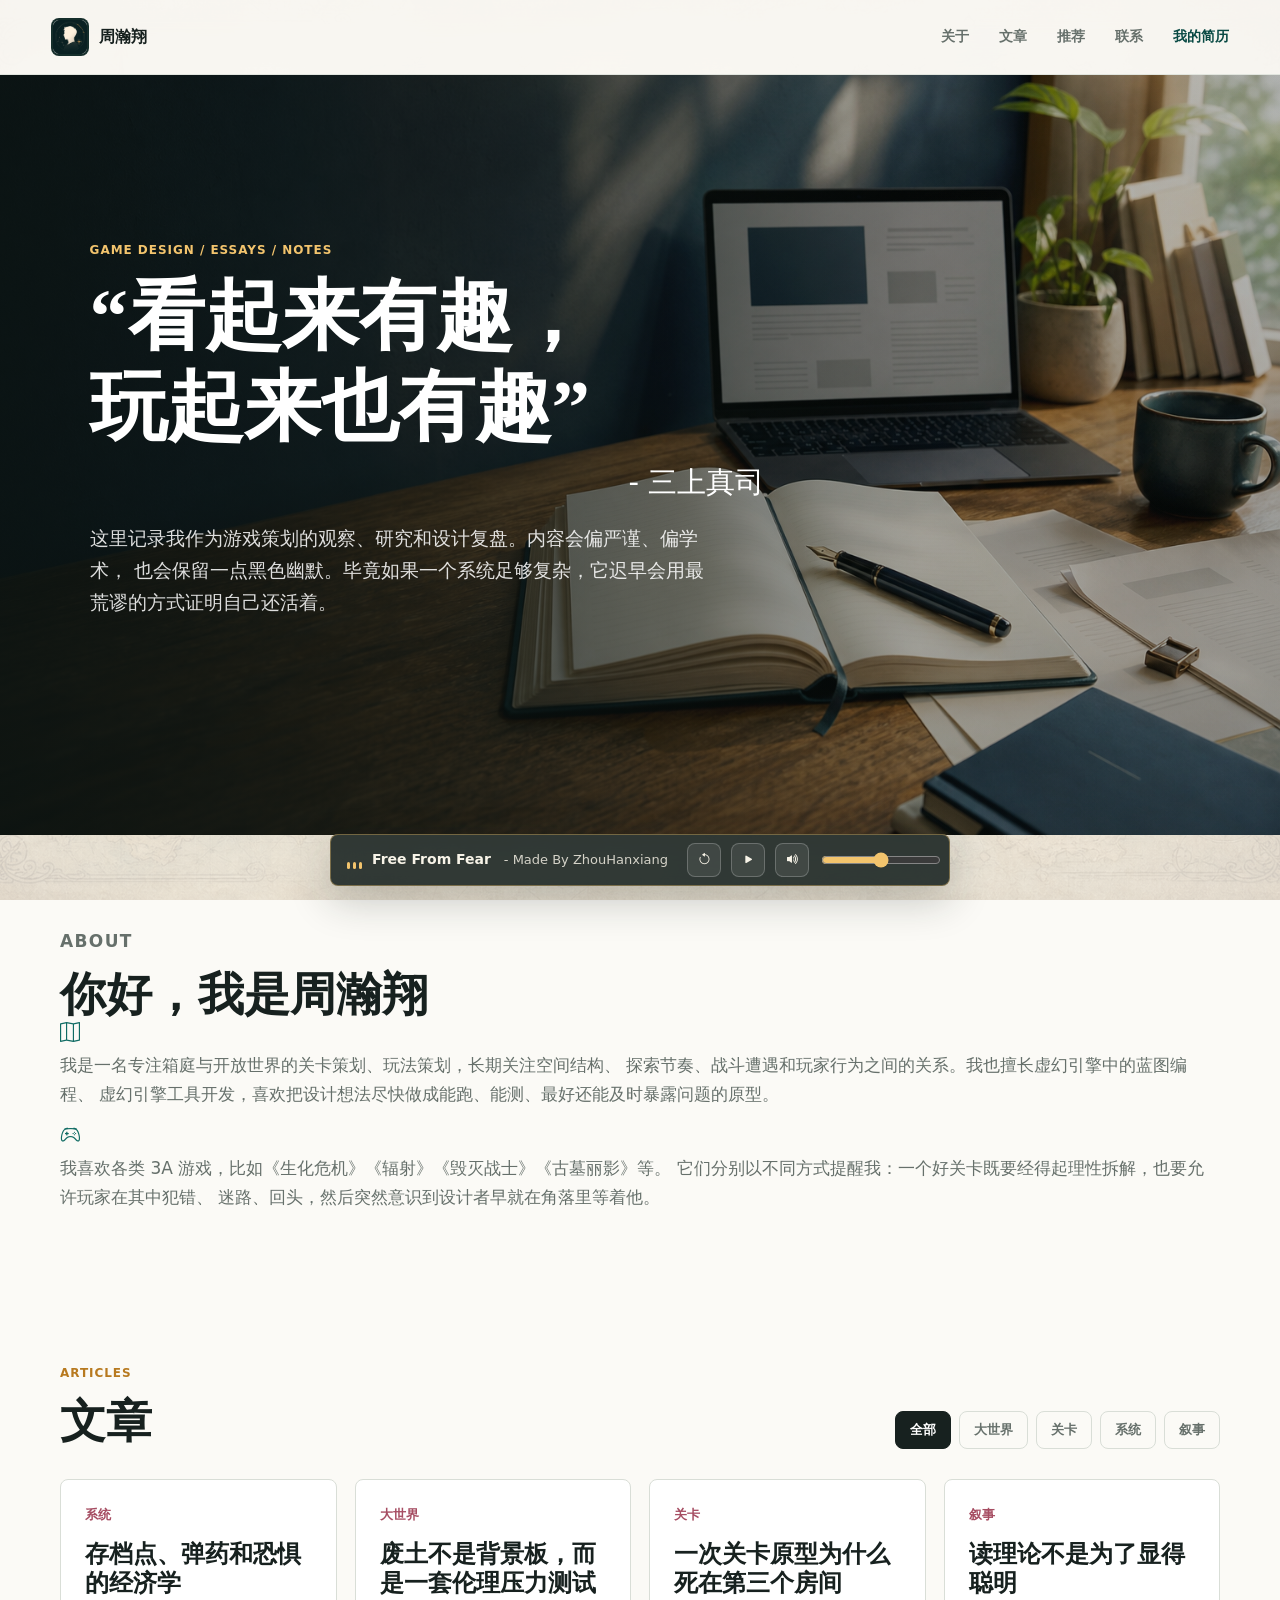
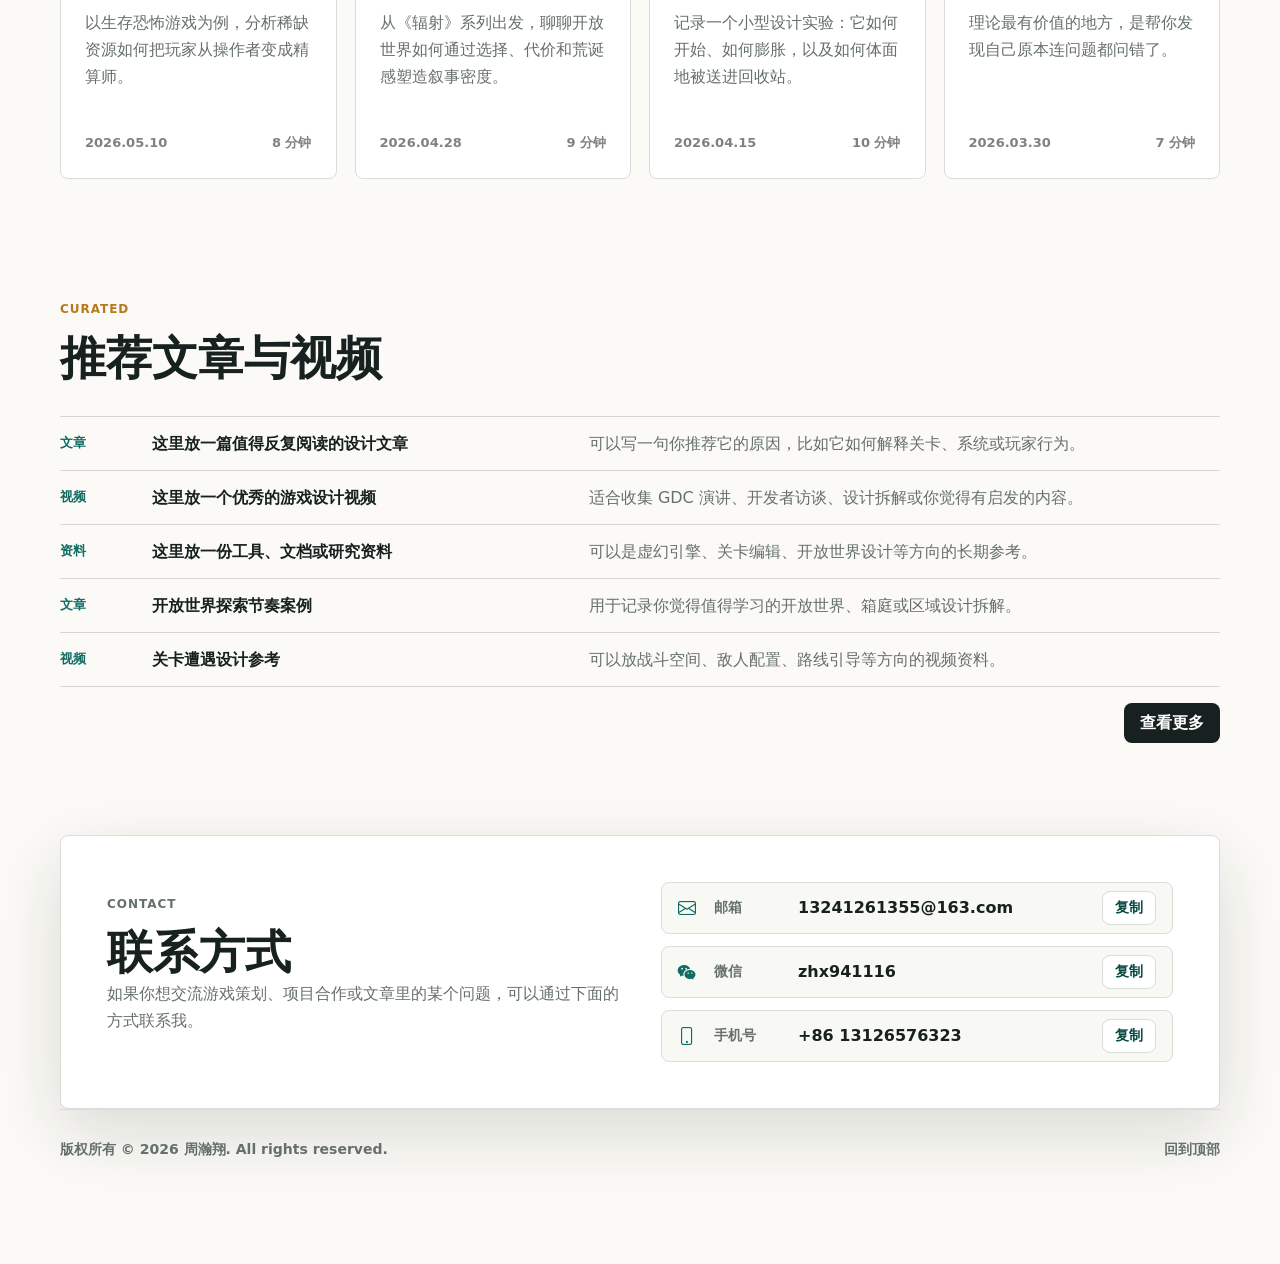
==== myPage/index.html @ 27b1b791 "me 首次添加网页" ====
<!DOCTYPE html>
<html lang="zh-CN">
  <head>
    <meta charset="UTF-8" />
    <meta name="viewport" content="width=device-width, initial-scale=1.0" />
    <title>周瀚翔个人主页</title>
    <meta
      name="description"
      content="周瀚翔的个人主页：游戏策划、游戏研究、设计笔记与文章归档。"
    />
    <link rel="stylesheet" href="styles.css" />
  </head>
  <body>
    <header class="site-header">
      <a class="brand" href="#top" aria-label="回到首页">
        <img class="brand-avatar" src="assets/avatar-placeholder.png" alt="周瀚翔头像占位图" />
        <span>周瀚翔</span>
      </a>
      <nav class="nav-links" aria-label="主导航">
        <a href="#about">关于</a>
        <a href="#articles">文章</a>
        <a href="#links">推荐</a>
        <a href="#contact">联系</a>
        <a class="resume-link" href="resume.html">我的简历</a>
      </nav>
    </header>

    <main id="top">
      <section class="hero" aria-labelledby="hero-title">
        <img
          class="hero-image"
          src="assets/hero-writing-desk.png"
          alt="一张摆放着笔记本、电脑、纸张和钢笔的写作书桌"
        />
        <div class="hero-overlay"></div>
        <div class="hero-content">
          <p class="eyebrow">Game Design / Essays / Notes</p>
          <h1 id="hero-title" class="hero-quote">
            <span>“看起来有趣，</span>
            <span>玩起来也有趣”</span>
            <span class="quote-author">- 三上真司</span>
          </h1>
          <p class="hero-copy">
            这里记录我作为游戏策划的观察、研究和设计复盘。内容会偏严谨、偏学术，
            也会保留一点黑色幽默。毕竟如果一个系统足够复杂，它迟早会用最荒谬的方式证明自己还活着。
          </p>
        </div>
      </section>

      <section class="about-section" id="about">
        <div class="about-copy">
          <p class="eyebrow">About</p>
          <h2>你好，我是周瀚翔</h2>
          <p class="about-text">
            <i class="bi bi-map" aria-hidden="true"></i>
            我是一名专注箱庭与开放世界的关卡策划、玩法策划，长期关注空间结构、
            探索节奏、战斗遭遇和玩家行为之间的关系。我也擅长虚幻引擎中的蓝图编程、
            虚幻引擎工具开发，喜欢把设计想法尽快做成能跑、能测、最好还能及时暴露问题的原型。
          </p>
          <p class="about-text">
            <i class="bi bi-controller" aria-hidden="true"></i>
            我喜欢各类 3A 游戏，比如《生化危机》《辐射》《毁灭战士》《古墓丽影》等。
            它们分别以不同方式提醒我：一个好关卡既要经得起理性拆解，也要允许玩家在其中犯错、
            迷路、回头，然后突然意识到设计者早就在角落里等着他。
          </p>
        </div>
      </section>

      <section class="section-shell" id="articles">
        <div class="section-heading split">
          <div>
            <p class="eyebrow">Articles</p>
            <h2>文章</h2>
          </div>
          <div class="filters" aria-label="文章分类筛选">
            <button class="filter active" type="button" data-filter="all">全部</button>
            <button class="filter" type="button" data-filter="open-world">大世界</button>
            <button class="filter" type="button" data-filter="level">关卡</button>
            <button class="filter" type="button" data-filter="system">系统</button>
            <button class="filter" type="button" data-filter="narrative">叙事</button>
          </div>
        </div>

        <div class="article-grid">
          <article class="article-card" data-category="system">
            <span class="article-tag">系统</span>
            <h3>存档点、弹药和恐惧的经济学</h3>
            <p>以生存恐怖游戏为例，分析稀缺资源如何把玩家从操作者变成精算师。</p>
            <div class="article-meta">
              <span>2026.05.10</span>
              <span>8 分钟</span>
            </div>
          </article>

          <article class="article-card" data-category="open-world">
            <span class="article-tag">大世界</span>
            <h3>废土不是背景板，而是一套伦理压力测试</h3>
            <p>从《辐射》系列出发，聊聊开放世界如何通过选择、代价和荒诞感塑造叙事密度。</p>
            <div class="article-meta">
              <span>2026.04.28</span>
              <span>9 分钟</span>
            </div>
          </article>

          <article class="article-card" data-category="level">
            <span class="article-tag">关卡</span>
            <h3>一次关卡原型为什么死在第三个房间</h3>
            <p>记录一个小型设计实验：它如何开始、如何膨胀，以及如何体面地被送进回收站。</p>
            <div class="article-meta">
              <span>2026.04.15</span>
              <span>10 分钟</span>
            </div>
          </article>

          <article class="article-card" data-category="narrative">
            <span class="article-tag">叙事</span>
            <h3>读理论不是为了显得聪明</h3>
            <p>理论最有价值的地方，是帮你发现自己原本连问题都问错了。</p>
            <div class="article-meta">
              <span>2026.03.30</span>
              <span>7 分钟</span>
            </div>
          </article>
        </div>
      </section>

      <section class="section-shell link-section" id="links">
        <div class="section-heading">
          <p class="eyebrow">Curated</p>
          <h2>推荐文章与视频</h2>
        </div>
        <div class="resource-list">
          <a class="resource-row" href="#" target="_blank" rel="noopener noreferrer">
            <span class="resource-type">文章</span>
            <strong>这里放一篇值得反复阅读的设计文章</strong>
            <span>可以写一句你推荐它的原因，比如它如何解释关卡、系统或玩家行为。</span>
          </a>
          <a class="resource-row" href="#" target="_blank" rel="noopener noreferrer">
            <span class="resource-type">视频</span>
            <strong>这里放一个优秀的游戏设计视频</strong>
            <span>适合收集 GDC 演讲、开发者访谈、设计拆解或你觉得有启发的内容。</span>
          </a>
          <a class="resource-row" href="#" target="_blank" rel="noopener noreferrer">
            <span class="resource-type">资料</span>
            <strong>这里放一份工具、文档或研究资料</strong>
            <span>可以是虚幻引擎、关卡编辑、开放世界设计等方向的长期参考。</span>
          </a>
          <a class="resource-row" href="#" target="_blank" rel="noopener noreferrer">
            <span class="resource-type">文章</span>
            <strong>开放世界探索节奏案例</strong>
            <span>用于记录你觉得值得学习的开放世界、箱庭或区域设计拆解。</span>
          </a>
          <a class="resource-row" href="#" target="_blank" rel="noopener noreferrer">
            <span class="resource-type">视频</span>
            <strong>关卡遭遇设计参考</strong>
            <span>可以放战斗空间、敌人配置、路线引导等方向的视频资料。</span>
          </a>
          <a class="resource-row is-extra" href="#" target="_blank" rel="noopener noreferrer">
            <span class="resource-type">资料</span>
            <strong>虚幻引擎工具开发参考</strong>
            <span>适合放蓝图、编辑器工具、自动化流程相关的长期收藏。</span>
          </a>
        </div>
        <button class="show-more-resources" type="button">查看更多</button>
      </section>

      <section class="subscribe-section" id="contact">
        <div>
          <p class="eyebrow">Contact</p>
          <h2>联系方式</h2>
          <p>如果你想交流游戏策划、项目合作或文章里的某个问题，可以通过下面的方式联系我。</p>
        </div>
        <div class="contact-list" aria-label="联系方式">

          <div class="contact-item">
            <i class="bi bi-envelope" aria-hidden="true"></i>
            <span>邮箱</span>
            <strong>13241261355@163.com</strong>
            <button class="copy-button" type="button" data-copy="13241261355@163.com">复制</button>
          </div>
          <div class="contact-item">
            <i class="bi bi-wechat" aria-hidden="true"></i>
            <span>微信</span>
            <strong>zhx941116</strong>
            <button class="copy-button" type="button" data-copy="zhx941116">复制</button>
          </div>
          <div class="contact-item">
            <i class="bi bi-phone" aria-hidden="true"></i>
            <span>手机号</span>
            <strong>+86 13126576323</strong>
            <button class="copy-button" type="button" data-copy="+86 13126576323">复制</button>
          </div>
        </div>
      </section>
    </main>

    <footer class="site-footer">
      <span>版权所有 © 2026 周瀚翔. All rights reserved.</span>
      <a href="#top">回到顶部</a>
    </footer>

    <div class="music-player" aria-label="背景音乐播放器">
      <audio class="bg-audio" src="assets/Free From Fear.wav" autoplay loop preload="auto"></audio>
      <span class="equalizer" aria-hidden="true">
        <span></span>
        <span></span>
        <span></span>
      </span>
      <span class="song-title">
        Free From Fear <span class="song-credit"> - Made By ZhouHanxiang</span>
      </span>
      <button class="music-button restart-button" type="button" aria-label="重新开始">
        <i class="bi bi-arrow-counterclockwise" aria-hidden="true"></i>
      </button>
      <button class="music-button play-toggle" type="button" aria-label="暂停音乐">
        <i class="bi bi-pause-fill" aria-hidden="true"></i>
      </button>
      <button class="music-button volume-toggle" type="button" aria-label="静音">
        <i class="bi bi-volume-up-fill" aria-hidden="true"></i>
      </button>
      <input
        class="volume-slider"
        type="range"
        min="0"
        max="60"
        value="30"
        aria-label="音量"
      />
    </div>

    <script src="script.js"></script>
  </body>
</html>
---- myPage/styles.css ----
@import url("https://cdn.jsdelivr.net/npm/bootstrap-icons@1.11.3/font/bootstrap-icons.min.css");

:root {
  --ink: #17211f;
  --muted: #66706b;
  --paper: #fbfaf6;
  --panel: #ffffff;
  --line: #d9ded7;
  --accent: #0f6b63;
  --accent-strong: #094a44;
  --gold: #b7791f;
  --rose: #a64d62;
  --shadow: 0 24px 70px rgba(26, 35, 31, 0.14);
}

* {
  box-sizing: border-box;
}

html {
  scroll-behavior: smooth;
}

body {
  --map-shift: 0px;
  margin: 0;
  padding-bottom: 62px;
  color: var(--ink);
  background:
    linear-gradient(rgba(251, 250, 246, 0.64), rgba(251, 250, 246, 0.72)),
    url("assets/medieval-world-map-bg.png"),
    var(--paper);
  background-attachment: fixed;
  background-size: cover;
  background-position: center calc(var(--map-shift) * -0.16);
  font-family: Inter, "Segoe UI", "PingFang SC", "Microsoft YaHei", system-ui, sans-serif;
  line-height: 1.7;
}

a {
  color: inherit;
  text-decoration: none;
}

.site-header {
  position: sticky;
  top: 0;
  z-index: 10;
  display: flex;
  align-items: center;
  justify-content: space-between;
  gap: 24px;
  padding: 18px clamp(18px, 4vw, 56px);
  background: rgba(251, 250, 246, 0.88);
  border-bottom: 1px solid rgba(217, 222, 215, 0.72);
  backdrop-filter: blur(18px);
}

.brand,
.nav-links,
.hero-actions,
.filters,
.article-meta,
.input-row,
.site-footer {
  display: flex;
  align-items: center;
}

.brand {
  gap: 10px;
  font-weight: 800;
  letter-spacing: 0;
}

.brand-avatar {
  width: 38px;
  height: 38px;
  object-fit: cover;
  background: var(--ink);
  border-radius: 8px;
  border: 2px solid rgba(15, 107, 99, 0.18);
}

.nav-links {
  gap: clamp(14px, 3vw, 30px);
  color: var(--muted);
  font-size: 14px;
  font-weight: 600;
}

.nav-links a:hover {
  color: var(--accent);
}

.nav-links .resume-link {
  color: var(--accent-strong);
  font-weight: 900;
}

.nav-links .resume-link:hover {
  color: var(--rose);
}

.hero {
  position: relative;
  min-height: min(760px, calc(100vh - 56px));
  display: grid;
  align-items: center;
  overflow: hidden;
}

.hero-image,
.hero-overlay {
  position: absolute;
  inset: 0;
}

.hero-image {
  width: 100%;
  height: 100%;
  object-fit: cover;
}

.hero-overlay {
  background:
    linear-gradient(90deg, rgba(11, 20, 18, 0.82) 0%, rgba(11, 20, 18, 0.58) 37%, rgba(11, 20, 18, 0.12) 72%),
    linear-gradient(180deg, rgba(11, 20, 18, 0.2), rgba(11, 20, 18, 0.32));
}

.hero-content {
  position: relative;
  z-index: 1;
  width: min(720px, calc(100% - 36px));
  margin-left: clamp(18px, 7vw, 96px);
  padding: 88px 0 110px;
  color: #fff;
}

.eyebrow {
  margin: 0 0 12px;
  color: var(--gold);
  font-size: 12px;
  font-weight: 800;
  letter-spacing: 0.08em;
  text-transform: uppercase;
}

.hero .eyebrow {
  color: #f3c46d;
}

h1,
h2,
h3,
p {
  margin-top: 0;
}

h1,
h2,
h3 {
  line-height: 1.18;
  letter-spacing: 0;
}

h1 {
  max-width: 680px;
  margin-bottom: 22px;
  font-family: "Noto Serif SC", "Songti SC", "SimSun", serif;
  font-size: clamp(38px, 6vw, 78px);
  font-weight: 700;
}

.hero-quote span {
  display: block;
}

.hero-quote .quote-author {
  margin-top: 12px;
  padding-right: 0.18em;
  font-family: Inter, "Segoe UI", "PingFang SC", "Microsoft YaHei", system-ui, sans-serif;
  font-size: 0.38em;
  font-weight: 400;
  text-align: right;
}

h2 {
  margin-bottom: 0;
  font-family: "Noto Serif SC", "Songti SC", "SimSun", serif;
  font-size: clamp(28px, 4vw, 46px);
}

h3 {
  margin-bottom: 12px;
  font-size: 24px;
}

.hero-copy {
  max-width: 620px;
  margin-bottom: 30px;
  color: rgba(255, 255, 255, 0.86);
  font-size: clamp(16px, 2vw, 19px);
}

.hero-actions {
  flex-wrap: wrap;
  gap: 12px;
}

.button {
  display: inline-flex;
  align-items: center;
  justify-content: center;
  min-height: 46px;
  padding: 0 18px;
  border: 1px solid transparent;
  border-radius: 8px;
  font-weight: 800;
  cursor: pointer;
}

.button.primary {
  color: #fff;
  background: var(--accent);
}

.button.primary:hover {
  background: var(--accent-strong);
}

.button.ghost {
  color: #fff;
  border-color: rgba(255, 255, 255, 0.44);
  background: rgba(255, 255, 255, 0.1);
}

.intro-band {
  display: grid;
  grid-template-columns: repeat(3, 1fr);
  gap: 1px;
  background: var(--line);
  border-top: 1px solid var(--line);
  border-bottom: 1px solid var(--line);
}

.stat {
  padding: 28px clamp(18px, 4vw, 56px);
  background: #f4f1e9;
}

.stat strong {
  display: block;
  color: var(--accent-strong);
  font-size: clamp(28px, 4vw, 42px);
  line-height: 1;
}

.stat span {
  color: var(--muted);
  font-weight: 600;
}

.section-shell,
.about-section,
.subscribe-section {
  width: min(1160px, calc(100% - 36px));
  margin: 0 auto;
  padding: 92px 0;
}

.section-heading {
  margin-bottom: 30px;
}

.section-heading.split {
  display: flex;
  align-items: end;
  justify-content: space-between;
  gap: 22px;
}

.featured-article,
.subscribe-section {
  background: var(--panel);
  border: 1px solid var(--line);
  border-radius: 8px;
  box-shadow: var(--shadow);
}

.featured-article {
  display: grid;
  grid-template-columns: 1fr auto;
  gap: 32px;
  align-items: end;
  padding: clamp(26px, 5vw, 48px);
}

.featured-article p,
.article-card p,
.about-copy p,
.subscribe-section p,
.note-list p {
  color: var(--muted);
}

.article-tag {
  display: inline-block;
  margin-bottom: 14px;
  color: var(--rose);
  font-size: 13px;
  font-weight: 800;
}

.text-link {
  color: var(--accent);
  font-weight: 800;
  white-space: nowrap;
}

.filters {
  flex-wrap: wrap;
  gap: 8px;
}

.filter {
  min-height: 38px;
  padding: 0 14px;
  color: var(--muted);
  background: transparent;
  border: 1px solid var(--line);
  border-radius: 8px;
  font-weight: 800;
  cursor: pointer;
}

.filter.active,
.filter:hover {
  color: #fff;
  background: var(--ink);
  border-color: var(--ink);
}

.article-grid {
  display: grid;
  grid-template-columns: repeat(4, minmax(0, 1fr));
  gap: 18px;
}

.article-card {
  opacity: 0;
  min-height: 300px;
  display: flex;
  flex-direction: column;
  padding: 24px;
  background: var(--panel);
  border: 1px solid var(--line);
  border-radius: 8px;
  transform: translateY(18px);
  transition:
    opacity 520ms ease,
    transform 520ms ease,
    box-shadow 180ms ease,
    border-color 180ms ease;
}

.article-card.is-visible {
  opacity: 1;
  transform: translateY(0);
}

.article-card:hover {
  transform: translateY(-4px);
  border-color: rgba(183, 121, 31, 0.62);
  box-shadow: 0 18px 42px rgba(26, 35, 31, 0.12);
}

.article-card.is-hidden {
  display: none;
}

.link-section {
  padding-top: 28px;
}

.resource-list {
  display: grid;
  border-top: 1px solid rgba(23, 33, 31, 0.16);
}

.resource-row {
  display: grid;
  grid-template-columns: 76px minmax(180px, 0.8fr) minmax(0, 1.2fr);
  gap: 16px;
  align-items: center;
  min-height: 54px;
  padding: 10px 0;
  background: transparent;
  border-bottom: 1px solid rgba(23, 33, 31, 0.16);
  transition: background 180ms ease, transform 180ms ease;
}

.resource-row:last-child {
  border-bottom: 0;
}

.resource-row:hover {
  background: rgba(255, 255, 255, 0.24);
  transform: translateX(4px);
}

.resource-row.is-extra {
  display: none;
}

.resource-list.is-expanded .resource-row.is-extra {
  display: grid;
}

.resource-type {
  color: var(--accent);
  font-size: 13px;
  font-weight: 900;
}

.resource-row strong {
  color: var(--ink);
}

.resource-row span:last-child {
  color: var(--muted);
}

.show-more-resources {
  display: block;
  min-height: 40px;
  margin: 16px 0 0 auto;
  padding: 0 16px;
  color: #fff;
  background: var(--ink);
  border: 0;
  border-radius: 8px;
  font: inherit;
  font-weight: 800;
  cursor: pointer;
}

.show-more-resources:hover {
  background: var(--accent-strong);
}

.article-meta {
  justify-content: space-between;
  gap: 12px;
  margin-top: auto;
  color: #7d837f;
  font-size: 13px;
  font-weight: 700;
}

.notes-section {
  padding-top: 28px;
}

.note-list {
  display: grid;
  gap: 0;
  border-top: 1px solid var(--line);
}

.note-list p {
  margin: 0;
  padding: 22px 0;
  border-bottom: 1px solid var(--line);
  font-family: "Noto Serif SC", "Songti SC", "SimSun", serif;
  font-size: clamp(19px, 2vw, 24px);
}

.about-section {
  position: relative;
  display: block;
  padding-bottom: 42px;
}

.about-copy p {
  font-size: 17px;
}

.about-text {
  display: block;
}

.about-text i {
  display: block;
  margin-bottom: 8px;
  color: var(--accent);
  font-size: 20px;
  line-height: 1;
}

.subscribe-section {
  display: grid;
  grid-template-columns: 1fr 1fr;
  gap: 42px;
  align-items: center;
  padding: clamp(26px, 5vw, 46px);
}

.contact-list {
  display: grid;
  gap: 12px;
}

.contact-item {
  display: grid;
  grid-template-columns: 24px 72px 1fr auto;
  gap: 12px;
  align-items: center;
  min-height: 52px;
  padding: 0 16px;
  background: #f8f8f4;
  border: 1px solid var(--line);
  border-radius: 8px;
}

.contact-item i {
  color: var(--accent);
  font-size: 18px;
  line-height: 1;
}

.contact-item span {
  color: var(--muted);
  font-size: 14px;
  font-weight: 800;
}

.contact-item strong {
  color: var(--ink);
  font-size: 16px;
  overflow-wrap: anywhere;
}

.copy-button {
  min-height: 34px;
  padding: 0 12px;
  color: var(--accent-strong);
  background: #ffffff;
  border: 1px solid var(--line);
  border-radius: 8px;
  font: inherit;
  font-size: 14px;
  font-weight: 800;
  cursor: pointer;
}

.copy-button:hover {
  color: #ffffff;
  background: var(--accent);
  border-color: var(--accent);
}

.site-footer {
  justify-content: space-between;
  width: min(1160px, calc(100% - 36px));
  margin: 0 auto;
  padding: 28px 0 40px;
  color: var(--muted);
  border-top: 1px solid var(--line);
  font-size: 14px;
  font-weight: 700;
}

.music-player {
  position: fixed;
  right: 18px;
  bottom: 14px;
  left: 18px;
  z-index: 20;
  display: grid;
  grid-template-columns: auto minmax(0, 1fr) auto auto auto 120px;
  gap: 10px;
  align-items: center;
  width: min(620px, calc(100% - 36px));
  margin: 0 auto;
  padding: 8px 10px 8px 16px;
  color: #f8f4e8;
  background: rgba(23, 33, 31, 0.88);
  border: 1px solid rgba(243, 196, 109, 0.38);
  border-radius: 8px;
  box-shadow: 0 14px 40px rgba(23, 33, 31, 0.24);
  backdrop-filter: blur(14px);
}

.equalizer {
  display: inline-grid;
  grid-template-columns: repeat(3, 3px);
  gap: 3px;
  align-items: end;
  height: 18px;
}

.equalizer span {
  width: 3px;
  height: 7px;
  background: #f3c46d;
  border-radius: 999px;
  animation: equalizerPulse 900ms ease-in-out infinite;
  animation-play-state: paused;
}

.music-player.is-playing .equalizer span {
  animation-play-state: running;
}

.equalizer span:nth-child(2) {
  animation-delay: 140ms;
}

.equalizer span:nth-child(3) {
  animation-delay: 280ms;
}

@keyframes equalizerPulse {
  0%,
  100% {
    height: 6px;
  }

  50% {
    height: 18px;
  }
}

.volume-slider {
  width: 120px;
  accent-color: #f3c46d;
  cursor: pointer;
}

.song-title {
  min-width: 0;
  overflow: hidden;
  font-size: 14px;
  font-weight: 800;
  text-overflow: ellipsis;
  white-space: nowrap;
}

.song-credit {
  margin-left: 8px;
  font-size: 13px;
  font-weight: 400;
  opacity: 0.82;
}

.music-button {
  display: grid;
  width: 34px;
  height: 34px;
  place-items: center;
  color: #f8f4e8;
  background: rgba(255, 255, 255, 0.08);
  border: 1px solid rgba(255, 255, 255, 0.22);
  border-radius: 8px;
  cursor: pointer;
}

.music-button:hover {
  color: var(--ink);
  background: #f3c46d;
  border-color: #f3c46d;
}

@media (max-width: 920px) {
  .article-grid {
    grid-template-columns: repeat(2, minmax(0, 1fr));
  }

  .resource-row {
    grid-template-columns: 1fr;
    gap: 6px;
  }

  .about-section,
  .subscribe-section {
    grid-template-columns: 1fr;
  }
}

@media (max-width: 680px) {
  .site-header {
    position: static;
    align-items: flex-start;
    flex-direction: column;
  }

  .nav-links {
    width: 100%;
    justify-content: space-between;
  }

  .hero {
    min-height: 720px;
  }

  .hero-overlay {
    background: linear-gradient(180deg, rgba(11, 20, 18, 0.82), rgba(11, 20, 18, 0.5));
  }

  .intro-band,
  .article-grid {
    grid-template-columns: 1fr;
  }

  .section-heading.split,
  .featured-article {
    align-items: stretch;
    grid-template-columns: 1fr;
    flex-direction: column;
  }

  .section-shell,
  .about-section,
  .subscribe-section {
    padding: 64px 0;
  }

  .subscribe-section {
    padding: 26px;
  }

  .music-player {
    bottom: 10px;
    grid-template-columns: auto minmax(0, 1fr) auto auto auto;
  }

  .volume-slider {
    grid-column: 1 / -1;
    width: 100%;
  }

  .contact-item {
    grid-template-columns: 24px 1fr;
  }

  .contact-item span {
    grid-column: 2;
  }

  .contact-item strong {
    grid-column: 2;
  }

  .copy-button {
    grid-column: 2;
    justify-self: start;
  }
}
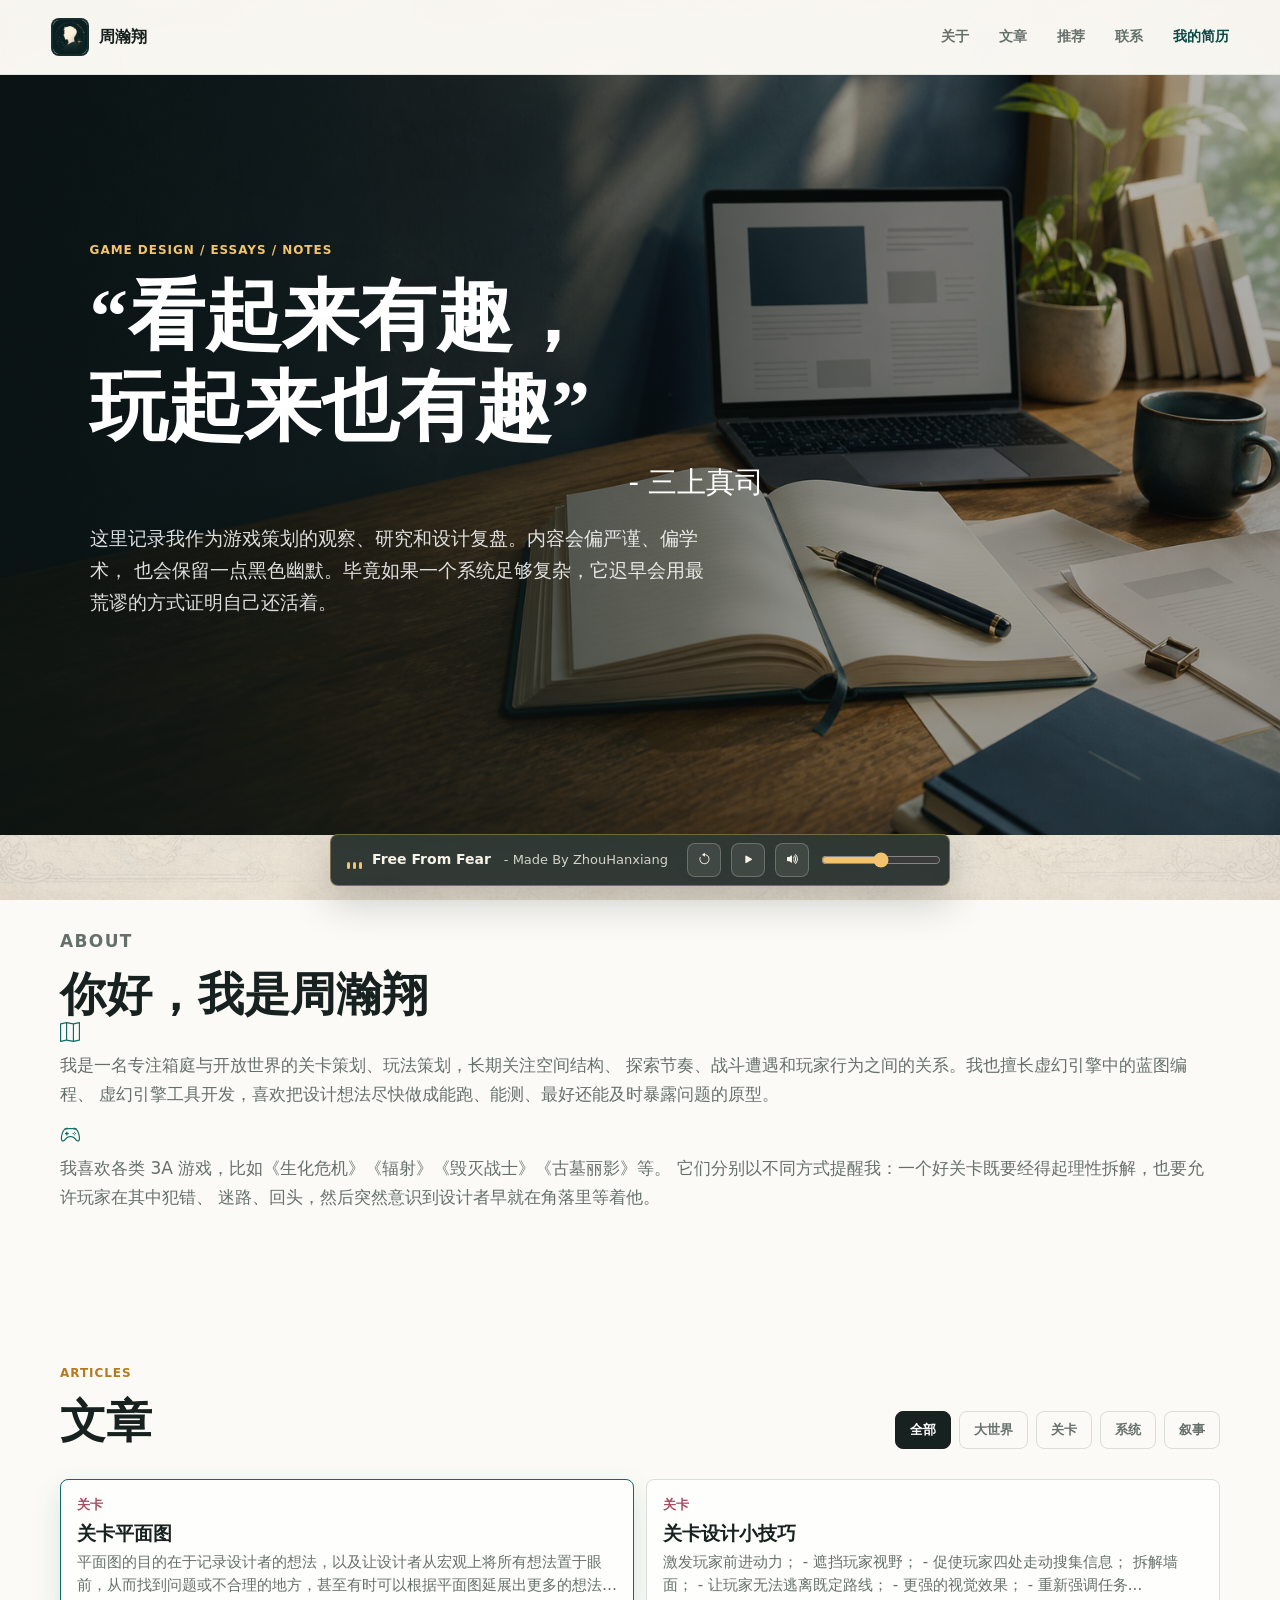
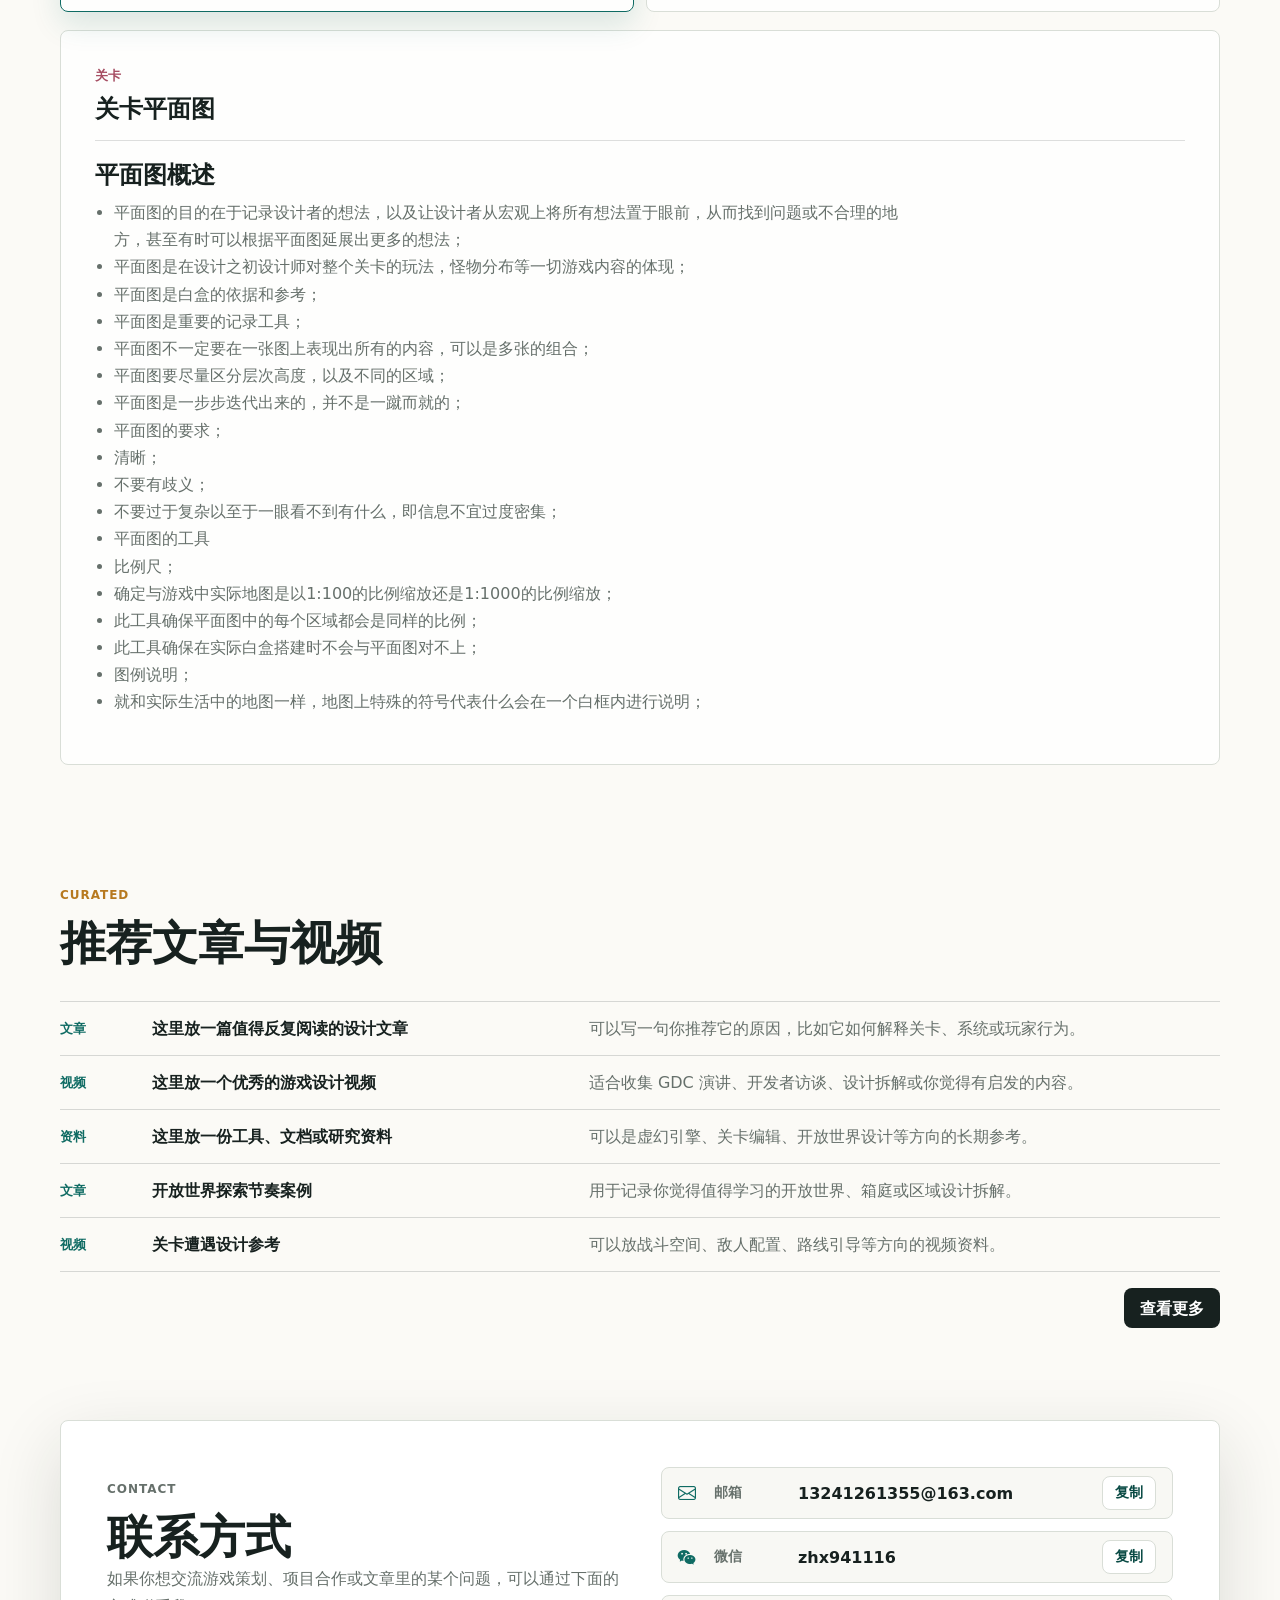
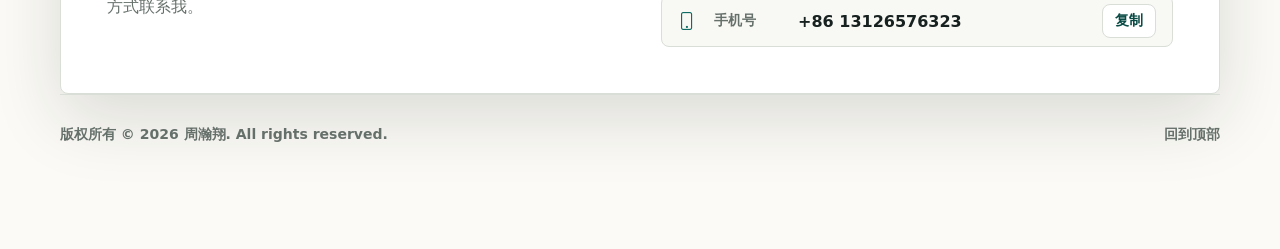
==== commit 3b4b1746: "me new" ====
--- a/myPage/index.html
+++ b/myPage/index.html
@@ -81,47 +81,14 @@
           </div>
         </div>
 
-        <div class="article-grid">
-          <article class="article-card" data-category="system">
-            <span class="article-tag">系统</span>
-            <h3>存档点、弹药和恐惧的经济学</h3>
-            <p>以生存恐怖游戏为例，分析稀缺资源如何把玩家从操作者变成精算师。</p>
-            <div class="article-meta">
-              <span>2026.05.10</span>
-              <span>8 分钟</span>
-            </div>
-          </article>
-
-          <article class="article-card" data-category="open-world">
-            <span class="article-tag">大世界</span>
-            <h3>废土不是背景板，而是一套伦理压力测试</h3>
-            <p>从《辐射》系列出发，聊聊开放世界如何通过选择、代价和荒诞感塑造叙事密度。</p>
-            <div class="article-meta">
-              <span>2026.04.28</span>
-              <span>9 分钟</span>
-            </div>
-          </article>
-
-          <article class="article-card" data-category="level">
-            <span class="article-tag">关卡</span>
-            <h3>一次关卡原型为什么死在第三个房间</h3>
-            <p>记录一个小型设计实验：它如何开始、如何膨胀，以及如何体面地被送进回收站。</p>
-            <div class="article-meta">
-              <span>2026.04.15</span>
-              <span>10 分钟</span>
-            </div>
-          </article>
-
-          <article class="article-card" data-category="narrative">
-            <span class="article-tag">叙事</span>
-            <h3>读理论不是为了显得聪明</h3>
-            <p>理论最有价值的地方，是帮你发现自己原本连问题都问错了。</p>
-            <div class="article-meta">
-              <span>2026.03.30</span>
-              <span>7 分钟</span>
-            </div>
-          </article>
-        </div>
+        <div class="article-grid" aria-live="polite">
+          <p class="article-empty">正在读取 md 文件夹里的文章...</p>
+        </div>
+        <button class="show-more-articles" type="button" hidden>查看更多文章</button>
+
+        <article class="markdown-preview" aria-live="polite">
+          <p class="article-empty">选择一篇文章后，这里会预览 Markdown 内容。</p>
+        </article>
       </section>
 
       <section class="section-shell link-section" id="links">
--- a/myPage/styles.css
+++ b/myPage/styles.css
@@ -343,19 +343,24 @@
 
 .article-grid {
   display: grid;
-  grid-template-columns: repeat(4, minmax(0, 1fr));
-  gap: 18px;
+  grid-template-columns: repeat(2, minmax(0, 1fr));
+  gap: 12px;
 }
 
 .article-card {
+  width: 100%;
+  color: inherit;
+  font: inherit;
+  text-align: left;
   opacity: 0;
-  min-height: 300px;
+  min-height: 0;
   display: flex;
   flex-direction: column;
-  padding: 24px;
-  background: var(--panel);
+  padding: 14px 16px;
+  background: rgba(255, 255, 255, 0.84);
   border: 1px solid var(--line);
   border-radius: 8px;
+  cursor: pointer;
   transform: translateY(18px);
   transition:
     opacity 520ms ease,
@@ -370,13 +375,124 @@
 }
 
 .article-card:hover {
-  transform: translateY(-4px);
+  transform: translateY(-2px);
   border-color: rgba(183, 121, 31, 0.62);
-  box-shadow: 0 18px 42px rgba(26, 35, 31, 0.12);
+  box-shadow: 0 12px 28px rgba(26, 35, 31, 0.1);
+}
+
+.article-card.is-active {
+  border-color: var(--accent);
+  box-shadow: 0 12px 30px rgba(15, 107, 99, 0.14);
 }
 
 .article-card.is-hidden {
   display: none;
+}
+
+.article-card.is-collapsed {
+  display: none;
+}
+
+.article-card h3 {
+  margin-bottom: 6px;
+  font-size: 19px;
+}
+
+.article-card p {
+  margin-bottom: 0;
+  font-size: 15px;
+  line-height: 1.55;
+  overflow: hidden;
+  display: -webkit-box;
+  -webkit-box-orient: vertical;
+  -webkit-line-clamp: 2;
+}
+
+.article-card .article-tag {
+  margin-bottom: 6px;
+}
+
+.article-empty {
+  margin: 0;
+  color: var(--muted);
+  font-weight: 700;
+}
+
+.markdown-preview {
+  margin-top: 18px;
+  padding: clamp(20px, 4vw, 34px);
+  background: rgba(255, 255, 255, 0.82);
+  border: 1px solid var(--line);
+  border-radius: 8px;
+}
+
+.show-more-articles {
+  display: block;
+  min-height: 38px;
+  margin: 14px 0 0 auto;
+  padding: 0 14px;
+  color: #fff;
+  background: var(--ink);
+  border: 0;
+  border-radius: 8px;
+  font: inherit;
+  font-size: 14px;
+  font-weight: 800;
+  cursor: pointer;
+}
+
+.show-more-articles:hover {
+  background: var(--accent-strong);
+}
+
+.show-more-articles[hidden] {
+  display: none;
+}
+
+.markdown-preview-title {
+  margin-bottom: 20px;
+  padding-bottom: 16px;
+  border-bottom: 1px solid rgba(23, 33, 31, 0.14);
+}
+
+.markdown-preview-title span {
+  display: block;
+  margin-bottom: 8px;
+  color: var(--rose);
+  font-size: 13px;
+  font-weight: 900;
+}
+
+.markdown-preview-title h3 {
+  margin-bottom: 0;
+}
+
+.markdown-body {
+  max-width: 820px;
+}
+
+.markdown-body h2,
+.markdown-body h3,
+.markdown-body h4 {
+  margin: 24px 0 10px;
+  font-family: "Noto Serif SC", "Songti SC", "SimSun", serif;
+}
+
+.markdown-body h2:first-child,
+.markdown-body h3:first-child,
+.markdown-body h4:first-child {
+  margin-top: 0;
+}
+
+.markdown-body p,
+.markdown-body li {
+  color: var(--muted);
+  font-size: 16px;
+}
+
+.markdown-body ul {
+  margin: 0 0 14px;
+  padding-left: 1.2em;
 }
 
 .link-section {
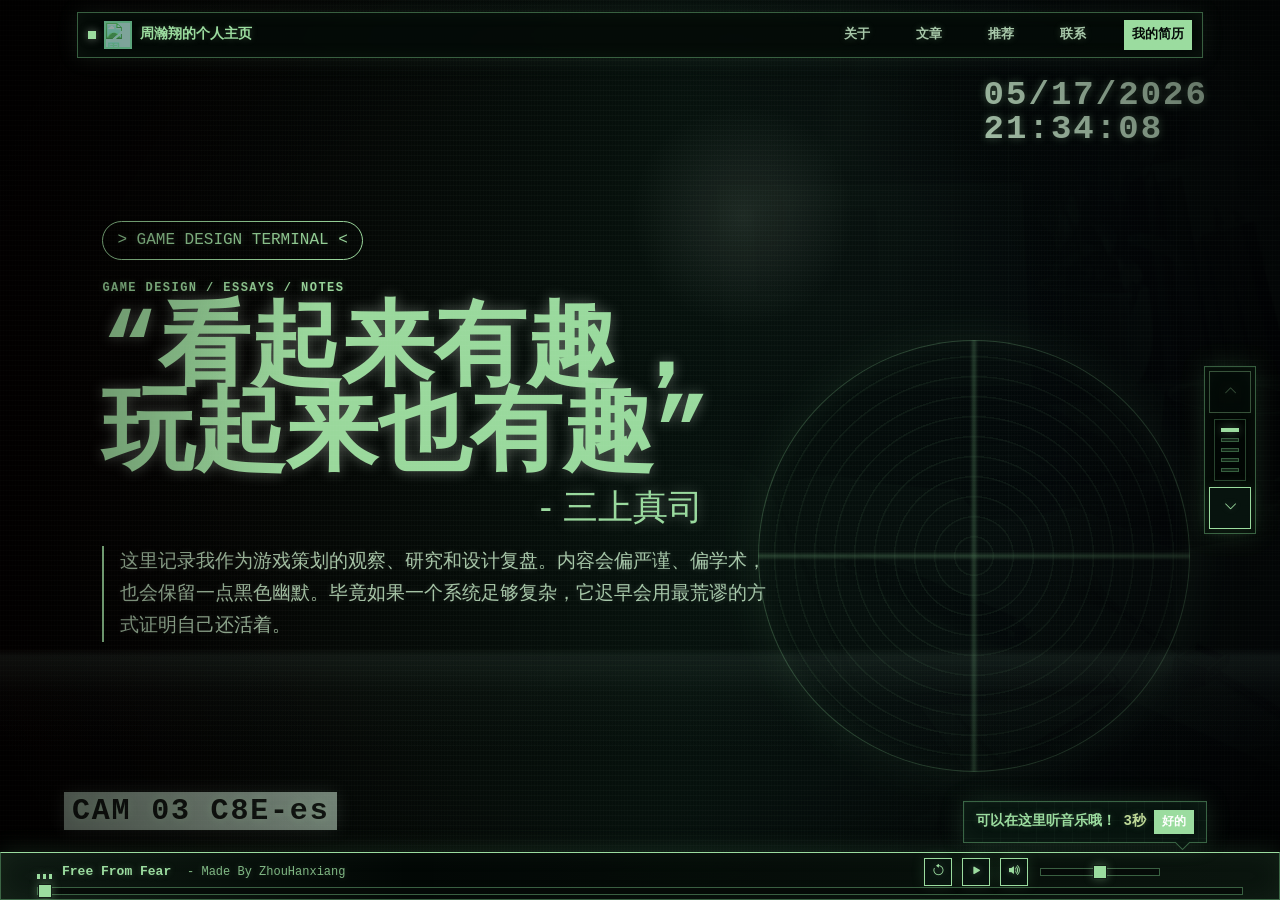
==== commit 1994c335: "me" ====
--- a/myPage/index.html
+++ b/myPage/index.html
@@ -3,18 +3,34 @@
   <head>
     <meta charset="UTF-8" />
     <meta name="viewport" content="width=device-width, initial-scale=1.0" />
-    <title>周瀚翔个人主页</title>
+    <title>周瀚翔的个人主页</title>
     <meta
       name="description"
       content="周瀚翔的个人主页：游戏策划、游戏研究、设计笔记与文章归档。"
     />
+    <link
+      rel="icon"
+      type="image/svg+xml"
+      href="https://cdn.jsdelivr.net/npm/bootstrap-icons@1.11.3/icons/controller.svg"
+    />
+    <link
+      rel="stylesheet"
+      href="https://cdn.jsdelivr.net/npm/bootstrap-icons@1.11.3/font/bootstrap-icons.css"
+    />
     <link rel="stylesheet" href="styles.css" />
   </head>
   <body>
+    <div class="startup-screen" aria-hidden="true">
+      <div class="startup-mark">
+        <span>周瀚翔</span>
+        <strong>Game Design / Essays / Notes</strong>
+      </div>
+    </div>
+
     <header class="site-header">
       <a class="brand" href="#top" aria-label="回到首页">
-        <img class="brand-avatar" src="assets/avatar-placeholder.png" alt="周瀚翔头像占位图" />
-        <span>周瀚翔</span>
+        <img class="brand-avatar" src="assets/myIcon.jpg" alt="周瀚翔头像占位图" />
+        <span>周瀚翔的个人主页</span>
       </a>
       <nav class="nav-links" aria-label="主导航">
         <a href="#about">关于</a>
@@ -26,7 +42,7 @@
     </header>
 
     <main id="top">
-      <section class="hero" aria-labelledby="hero-title">
+      <section class="hero page-section is-active" aria-labelledby="hero-title" data-page-title="首页">
         <img
           class="hero-image"
           src="assets/hero-writing-desk.png"
@@ -47,10 +63,10 @@
         </div>
       </section>
 
-      <section class="about-section" id="about">
+      <section class="about-section page-section" id="about" data-page-title="关于">
         <div class="about-copy">
           <p class="eyebrow">About</p>
-          <h2>你好，我是周瀚翔</h2>
+          <h2>我的简介</h2>
           <p class="about-text">
             <i class="bi bi-map" aria-hidden="true"></i>
             我是一名专注箱庭与开放世界的关卡策划、玩法策划，长期关注空间结构、
@@ -66,19 +82,12 @@
         </div>
       </section>
 
-      <section class="section-shell" id="articles">
+      <section class="section-shell page-section" id="articles" data-page-title="文章">
         <div class="section-heading split">
           <div>
             <p class="eyebrow">Articles</p>
             <h2>文章</h2>
           </div>
-          <div class="filters" aria-label="文章分类筛选">
-            <button class="filter active" type="button" data-filter="all">全部</button>
-            <button class="filter" type="button" data-filter="open-world">大世界</button>
-            <button class="filter" type="button" data-filter="level">关卡</button>
-            <button class="filter" type="button" data-filter="system">系统</button>
-            <button class="filter" type="button" data-filter="narrative">叙事</button>
-          </div>
         </div>
 
         <div class="article-grid" aria-live="polite">
@@ -86,12 +95,9 @@
         </div>
         <button class="show-more-articles" type="button" hidden>查看更多文章</button>
 
-        <article class="markdown-preview" aria-live="polite">
-          <p class="article-empty">选择一篇文章后，这里会预览 Markdown 内容。</p>
-        </article>
-      </section>
-
-      <section class="section-shell link-section" id="links">
+      </section>
+
+      <section class="section-shell link-section page-section" id="links" data-page-title="推荐">
         <div class="section-heading">
           <p class="eyebrow">Curated</p>
           <h2>推荐文章与视频</h2>
@@ -131,7 +137,7 @@
         <button class="show-more-resources" type="button">查看更多</button>
       </section>
 
-      <section class="subscribe-section" id="contact">
+      <section class="subscribe-section page-section" id="contact" data-page-title="联系">
         <div>
           <p class="eyebrow">Contact</p>
           <h2>联系方式</h2>
@@ -161,13 +167,28 @@
       </section>
     </main>
 
+    <div class="page-controls" aria-label="页面切换">
+      <button class="page-button page-prev" type="button" aria-label="上一页">
+        <i class="bi bi-chevron-up" aria-hidden="true"></i>
+      </button>
+      <div class="page-dots" aria-label="当前页面"></div>
+      <button class="page-button page-next" type="button" aria-label="下一页">
+        <i class="bi bi-chevron-down" aria-hidden="true"></i>
+      </button>
+    </div>
+
     <footer class="site-footer">
       <span>版权所有 © 2026 周瀚翔. All rights reserved.</span>
       <a href="#top">回到顶部</a>
     </footer>
 
     <div class="music-player" aria-label="背景音乐播放器">
-      <audio class="bg-audio" src="assets/Free From Fear.wav" autoplay loop preload="auto"></audio>
+      <div class="music-tip is-hidden">
+        <span>可以在这里听音乐哦！</span>
+        <span class="music-tip-countdown">3秒</span>
+        <button class="music-tip-button" type="button">好的</button>
+      </div>
+      <audio class="bg-audio" src="assets/Free From Fear.wav" loop preload="auto"></audio>
       <span class="equalizer" aria-hidden="true">
         <span></span>
         <span></span>
@@ -176,11 +197,20 @@
       <span class="song-title">
         Free From Fear <span class="song-credit"> - Made By ZhouHanxiang</span>
       </span>
+      <input
+        class="music-progress"
+        type="range"
+        min="0"
+        max="100"
+        value="0"
+        step="0.1"
+        aria-label="播放进度"
+      />
       <button class="music-button restart-button" type="button" aria-label="重新开始">
         <i class="bi bi-arrow-counterclockwise" aria-hidden="true"></i>
       </button>
-      <button class="music-button play-toggle" type="button" aria-label="暂停音乐">
-        <i class="bi bi-pause-fill" aria-hidden="true"></i>
+      <button class="music-button play-toggle" type="button" aria-label="播放音乐">
+        <i class="bi bi-play-fill" aria-hidden="true"></i>
       </button>
       <button class="music-button volume-toggle" type="button" aria-label="静音">
         <i class="bi bi-volume-up-fill" aria-hidden="true"></i>
--- a/myPage/styles.css
+++ b/myPage/styles.css
@@ -1,4 +1,4 @@
-@import url("https://cdn.jsdelivr.net/npm/bootstrap-icons@1.11.3/font/bootstrap-icons.min.css");
+﻿@import url("https://cdn.jsdelivr.net/npm/bootstrap-icons@1.11.3/font/bootstrap-icons.min.css");
 
 :root {
   --ink: #17211f;
@@ -19,12 +19,17 @@
 
 html {
   scroll-behavior: smooth;
+  height: 100%;
+  overflow: hidden;
+  overscroll-behavior: none;
+  scrollbar-width: none;
 }
 
 body {
   --map-shift: 0px;
+  min-height: 100%;
   margin: 0;
-  padding-bottom: 62px;
+  padding-bottom: 0;
   color: var(--ink);
   background:
     linear-gradient(rgba(251, 250, 246, 0.64), rgba(251, 250, 246, 0.72)),
@@ -35,6 +40,14 @@
   background-position: center calc(var(--map-shift) * -0.16);
   font-family: Inter, "Segoe UI", "PingFang SC", "Microsoft YaHei", system-ui, sans-serif;
   line-height: 1.7;
+  overflow: hidden;
+  overscroll-behavior: none;
+  scrollbar-width: none;
+}
+
+html::-webkit-scrollbar,
+body::-webkit-scrollbar {
+  display: none;
 }
 
 a {
@@ -42,24 +55,103 @@
   text-decoration: none;
 }
 
+.startup-screen {
+  position: fixed;
+  inset: 0;
+  z-index: 100;
+  display: grid;
+  place-items: center;
+  color: #f8f4e8;
+  background:
+    radial-gradient(circle at 50% 42%, rgba(243, 196, 109, 0.24), transparent 34%),
+    linear-gradient(135deg, #17211f 0%, #0f6b63 58%, #a64d62 100%);
+  pointer-events: auto;
+  animation: startupReveal 1800ms ease forwards;
+}
+
+.startup-screen.is-finished {
+  display: none;
+}
+
+.startup-mark {
+  display: grid;
+  gap: 8px;
+  text-align: center;
+  transform: translateY(8px);
+  animation: startupMark 1500ms ease forwards;
+}
+
+.startup-mark span {
+  font-family: "Noto Serif SC", "Songti SC", "SimSun", serif;
+  font-size: clamp(34px, 7vw, 76px);
+  font-weight: 800;
+  line-height: 1;
+}
+
+.startup-mark strong {
+  color: rgba(248, 244, 232, 0.78);
+  font-size: 12px;
+  letter-spacing: 0.12em;
+  text-transform: uppercase;
+}
+
+@keyframes startupReveal {
+  0%,
+  72% {
+    opacity: 1;
+  }
+
+  100% {
+    opacity: 0;
+    visibility: hidden;
+    pointer-events: none;
+  }
+}
+
+@keyframes startupMark {
+  0% {
+    opacity: 0;
+    transform: translateY(14px) scale(0.98);
+  }
+
+  45%,
+  78% {
+    opacity: 1;
+    transform: translateY(0) scale(1);
+  }
+
+  100% {
+    opacity: 0;
+    transform: translateY(-6px) scale(1.01);
+  }
+}
+
 .site-header {
-  position: sticky;
+  position: fixed;
   top: 0;
+  right: 0;
+  left: 0;
   z-index: 10;
   display: flex;
   align-items: center;
   justify-content: space-between;
-  gap: 24px;
-  padding: 18px clamp(18px, 4vw, 56px);
+  gap: 18px;
+  padding: 6px clamp(18px, 4vw, 56px);
   background: rgba(251, 250, 246, 0.88);
   border-bottom: 1px solid rgba(217, 222, 215, 0.72);
   backdrop-filter: blur(18px);
 }
 
+main {
+  position: relative;
+  height: 100vh;
+  height: 100svh;
+  overflow: hidden;
+}
+
 .brand,
 .nav-links,
 .hero-actions,
-.filters,
 .article-meta,
 .input-row,
 .site-footer {
@@ -68,14 +160,15 @@
 }
 
 .brand {
-  gap: 10px;
+  gap: 8px;
   font-weight: 800;
   letter-spacing: 0;
+  font-size: 14px;
 }
 
 .brand-avatar {
-  width: 38px;
-  height: 38px;
+  width: 28px;
+  height: 28px;
   object-fit: cover;
   background: var(--ink);
   border-radius: 8px;
@@ -85,12 +178,16 @@
 .nav-links {
   gap: clamp(14px, 3vw, 30px);
   color: var(--muted);
-  font-size: 14px;
+  font-size: 13px;
   font-weight: 600;
 }
 
 .nav-links a:hover {
   color: var(--accent);
+}
+
+.nav-links a.is-active {
+  color: var(--accent-strong);
 }
 
 .nav-links .resume-link {
@@ -104,10 +201,31 @@
 
 .hero {
   position: relative;
-  min-height: min(760px, calc(100vh - 56px));
   display: grid;
   align-items: center;
   overflow: hidden;
+}
+
+.page-section {
+  position: absolute;
+  inset: 0;
+  height: 100vh;
+  height: 100svh;
+  max-height: 100vh;
+  max-height: 100svh;
+  overflow: hidden;
+  opacity: 0;
+  pointer-events: none;
+  transform: translateY(24px) scale(0.985);
+  transition:
+    opacity 360ms ease,
+    transform 360ms ease;
+}
+
+.page-section.is-active {
+  opacity: 1;
+  pointer-events: auto;
+  transform: translateY(0) scale(1);
 }
 
 .hero-image,
@@ -133,7 +251,7 @@
   z-index: 1;
   width: min(720px, calc(100% - 36px));
   margin-left: clamp(18px, 7vw, 96px);
-  padding: 88px 0 110px;
+  padding: 64px 0 76px;
   color: #fff;
 }
 
@@ -165,6 +283,7 @@
 }
 
 h1 {
+  width: fit-content;
   max-width: 680px;
   margin-bottom: 22px;
   font-family: "Noto Serif SC", "Songti SC", "SimSun", serif;
@@ -266,11 +385,11 @@
 .subscribe-section {
   width: min(1160px, calc(100% - 36px));
   margin: 0 auto;
-  padding: 92px 0;
+  padding: 72px 0 88px;
 }
 
 .section-heading {
-  margin-bottom: 30px;
+  margin-bottom: 18px;
 }
 
 .section-heading.split {
@@ -280,8 +399,7 @@
   gap: 22px;
 }
 
-.featured-article,
-.subscribe-section {
+.featured-article {
   background: var(--panel);
   border: 1px solid var(--line);
   border-radius: 8px;
@@ -316,29 +434,6 @@
   color: var(--accent);
   font-weight: 800;
   white-space: nowrap;
-}
-
-.filters {
-  flex-wrap: wrap;
-  gap: 8px;
-}
-
-.filter {
-  min-height: 38px;
-  padding: 0 14px;
-  color: var(--muted);
-  background: transparent;
-  border: 1px solid var(--line);
-  border-radius: 8px;
-  font-weight: 800;
-  cursor: pointer;
-}
-
-.filter.active,
-.filter:hover {
-  color: #fff;
-  background: var(--ink);
-  border-color: var(--ink);
 }
 
 .article-grid {
@@ -418,12 +513,8 @@
   font-weight: 700;
 }
 
-.markdown-preview {
-  margin-top: 18px;
-  padding: clamp(20px, 4vw, 34px);
-  background: rgba(255, 255, 255, 0.82);
-  border: 1px solid var(--line);
-  border-radius: 8px;
+.nav-links::-webkit-scrollbar {
+  display: none;
 }
 
 .show-more-articles {
@@ -449,24 +540,6 @@
   display: none;
 }
 
-.markdown-preview-title {
-  margin-bottom: 20px;
-  padding-bottom: 16px;
-  border-bottom: 1px solid rgba(23, 33, 31, 0.14);
-}
-
-.markdown-preview-title span {
-  display: block;
-  margin-bottom: 8px;
-  color: var(--rose);
-  font-size: 13px;
-  font-weight: 900;
-}
-
-.markdown-preview-title h3 {
-  margin-bottom: 0;
-}
-
 .markdown-body {
   max-width: 820px;
 }
@@ -496,7 +569,7 @@
 }
 
 .link-section {
-  padding-top: 28px;
+  padding-top: 72px;
 }
 
 .resource-list {
@@ -595,7 +668,7 @@
 .about-section {
   position: relative;
   display: block;
-  padding-bottom: 42px;
+  padding-bottom: 96px;
 }
 
 .about-copy p {
@@ -677,6 +750,7 @@
 }
 
 .site-footer {
+  display: none;
   justify-content: space-between;
   width: min(1160px, calc(100% - 36px));
   margin: 0 auto;
@@ -687,25 +761,159 @@
   font-weight: 700;
 }
 
+.page-controls {
+  position: fixed;
+  top: 50%;
+  right: 18px;
+  z-index: 30;
+  display: grid;
+  gap: 10px;
+  justify-items: center;
+  transform: translateY(-50%);
+}
+
+.page-button {
+  display: grid;
+  width: 42px;
+  height: 42px;
+  place-items: center;
+  color: #f8f4e8;
+  background: rgba(23, 33, 31, 0.86);
+  border: 1px solid rgba(243, 196, 109, 0.38);
+  border-radius: 8px;
+  box-shadow: 0 12px 28px rgba(23, 33, 31, 0.18);
+  cursor: pointer;
+  backdrop-filter: blur(14px);
+}
+
+.page-button:hover:not(:disabled) {
+  color: var(--ink);
+  background: #f3c46d;
+  border-color: #f3c46d;
+}
+
+.page-button:disabled {
+  opacity: 0.35;
+  cursor: default;
+}
+
+.page-dots {
+  display: grid;
+  gap: 8px;
+  padding: 8px;
+  background: rgba(251, 250, 246, 0.76);
+  border: 1px solid rgba(217, 222, 215, 0.72);
+  border-radius: 8px;
+  backdrop-filter: blur(14px);
+}
+
+.page-dot {
+  width: 10px;
+  height: 10px;
+  padding: 0;
+  background: rgba(23, 33, 31, 0.26);
+  border: 0;
+  border-radius: 999px;
+  cursor: pointer;
+}
+
+.page-dot.is-active {
+  background: var(--accent);
+}
+
 .music-player {
   position: fixed;
-  right: 18px;
-  bottom: 14px;
-  left: 18px;
+  right: 0;
+  bottom: 0;
+  left: 0;
   z-index: 20;
   display: grid;
-  grid-template-columns: auto minmax(0, 1fr) auto auto auto 120px;
-  gap: 10px;
+  grid-template-columns: auto minmax(0, 1fr) auto auto auto minmax(120px, 16vw);
+  grid-template-rows: auto 4px;
+  column-gap: 10px;
+  row-gap: 3px;
   align-items: center;
-  width: min(620px, calc(100% - 36px));
-  margin: 0 auto;
-  padding: 8px 10px 8px 16px;
+  width: 100%;
+  padding: 5px clamp(12px, 3vw, 36px) 6px;
   color: #f8f4e8;
   background: rgba(23, 33, 31, 0.88);
-  border: 1px solid rgba(243, 196, 109, 0.38);
-  border-radius: 8px;
+  border-top: 1px solid rgba(243, 196, 109, 0.38);
   box-shadow: 0 14px 40px rgba(23, 33, 31, 0.24);
   backdrop-filter: blur(14px);
+}
+
+.music-player > :not(.music-tip):not(.bg-audio):not(.music-progress) {
+  grid-row: 1;
+}
+
+.bg-audio {
+  display: none;
+}
+
+.music-tip {
+  position: absolute;
+  right: 72px;
+  bottom: calc(100% + 10px);
+  display: flex;
+  align-items: center;
+  gap: 8px;
+  padding: 8px 12px;
+  color: var(--ink);
+  background: #f8f4e8;
+  border: 1px solid rgba(243, 196, 109, 0.72);
+  border-radius: 8px;
+  box-shadow: 0 10px 28px rgba(23, 33, 31, 0.18);
+  font-size: 14px;
+  font-weight: 800;
+  line-height: 1.4;
+  opacity: 1;
+  pointer-events: auto;
+  white-space: nowrap;
+  transform: translateY(0);
+  transition:
+    opacity 220ms ease,
+    transform 220ms ease;
+}
+
+.music-tip::after {
+  position: absolute;
+  right: 18px;
+  bottom: -6px;
+  width: 10px;
+  height: 10px;
+  background: #f8f4e8;
+  border-right: 1px solid rgba(243, 196, 109, 0.72);
+  border-bottom: 1px solid rgba(243, 196, 109, 0.72);
+  content: "";
+  transform: rotate(45deg);
+}
+
+.music-tip.is-hidden {
+  opacity: 0;
+  pointer-events: none;
+  transform: translateY(6px);
+}
+
+.music-tip-countdown {
+  color: var(--gold);
+  font-weight: 900;
+}
+
+.music-tip-button {
+  min-height: 24px;
+  padding: 0 8px;
+  color: #fff;
+  background: var(--accent);
+  border: 0;
+  border-radius: 6px;
+  font: inherit;
+  font-size: 12px;
+  font-weight: 900;
+  cursor: pointer;
+}
+
+.music-tip-button:hover {
+  background: var(--accent-strong);
 }
 
 .equalizer {
@@ -713,12 +921,12 @@
   grid-template-columns: repeat(3, 3px);
   gap: 3px;
   align-items: end;
-  height: 18px;
+  height: 14px;
 }
 
 .equalizer span {
   width: 3px;
-  height: 7px;
+  height: 5px;
   background: #f3c46d;
   border-radius: 999px;
   animation: equalizerPulse 900ms ease-in-out infinite;
@@ -740,24 +948,36 @@
 @keyframes equalizerPulse {
   0%,
   100% {
-    height: 6px;
+    height: 5px;
   }
 
   50% {
-    height: 18px;
-  }
+    height: 14px;
+  }
+}
+
+.volume-slider,
+.music-progress {
+  accent-color: #f3c46d;
+  cursor: pointer;
 }
 
 .volume-slider {
   width: 120px;
-  accent-color: #f3c46d;
-  cursor: pointer;
+}
+
+.music-progress {
+  grid-column: 1 / -1;
+  grid-row: 2;
+  width: 100%;
+  height: 12px;
+  margin: -4px 0;
 }
 
 .song-title {
   min-width: 0;
   overflow: hidden;
-  font-size: 14px;
+  font-size: 13px;
   font-weight: 800;
   text-overflow: ellipsis;
   white-space: nowrap;
@@ -765,15 +985,15 @@
 
 .song-credit {
   margin-left: 8px;
-  font-size: 13px;
+  font-size: 12px;
   font-weight: 400;
   opacity: 0.82;
 }
 
 .music-button {
   display: grid;
-  width: 34px;
-  height: 34px;
+  width: 28px;
+  height: 28px;
   place-items: center;
   color: #f8f4e8;
   background: rgba(255, 255, 255, 0.08);
@@ -806,18 +1026,21 @@
 
 @media (max-width: 680px) {
   .site-header {
-    position: static;
+    position: fixed;
     align-items: flex-start;
     flex-direction: column;
+    gap: 12px;
+    padding: 12px 18px;
   }
 
   .nav-links {
     width: 100%;
     justify-content: space-between;
+    overflow-x: auto;
   }
 
   .hero {
-    min-height: 720px;
+    min-height: 100vh;
   }
 
   .hero-overlay {
@@ -839,20 +1062,46 @@
   .section-shell,
   .about-section,
   .subscribe-section {
-    padding: 64px 0;
+    padding: 104px 0 82px;
   }
 
   .subscribe-section {
-    padding: 26px;
+    padding: 104px 26px 82px;
+  }
+
+  .page-controls {
+    top: auto;
+    right: 50%;
+    bottom: 82px;
+    grid-template-columns: auto auto auto;
+    align-items: center;
+    transform: translateX(50%);
+  }
+
+  .page-dots {
+    grid-auto-flow: column;
   }
 
   .music-player {
-    bottom: 10px;
+    bottom: 0;
     grid-template-columns: auto minmax(0, 1fr) auto auto auto;
+    grid-template-rows: auto auto 4px;
+  }
+
+  .music-tip {
+    right: 16px;
+    max-width: calc(100vw - 64px);
+    white-space: normal;
+  }
+
+  .music-progress {
+    grid-column: 1 / -1;
+    grid-row: 3;
   }
 
   .volume-slider {
     grid-column: 1 / -1;
+    grid-row: 2;
     width: 100%;
   }
 
@@ -873,3 +1122,620 @@
     justify-self: start;
   }
 }
+
+/* Terminal green redesign */
+
+:root {
+  --ink: #d8f5d7;
+  --muted: #8fbc9b;
+  --paper: #050a08;
+  --panel: rgba(10, 36, 22, 0.74);
+  --line: rgba(118, 196, 133, 0.46);
+  --accent: #9bdc9f;
+  --accent-strong: #c2f0bf;
+  --gold: #bed997;
+  --rose: #86c9a3;
+  --terminal-font: "VT323", "Lucida Console", "Cascadia Mono", "Courier New", "Microsoft YaHei", monospace;
+  --shadow: 0 0 24px rgba(118, 196, 133, 0.18);
+}
+
+html,
+body {
+  --tape-drift: 0px;
+  color: var(--ink);
+  background:
+    radial-gradient(circle at 62% 22%, rgba(168, 226, 174, 0.17), transparent 18%),
+    radial-gradient(circle at 24% 82%, rgba(58, 148, 91, 0.18), transparent 32%),
+    linear-gradient(rgba(118, 196, 133, 0.03) 1px, transparent 1px),
+    linear-gradient(90deg, rgba(118, 196, 133, 0.026) 1px, transparent 1px),
+    #050a08;
+  background-size: auto, auto, 24px 24px, 24px 24px, auto;
+  font-family: var(--terminal-font);
+  text-shadow: 0 0 7px rgba(170, 232, 174, 0.26);
+}
+
+body *,
+button,
+input {
+  font-family: var(--terminal-font);
+}
+
+body::before,
+body::after {
+  position: fixed;
+  inset: 0;
+  z-index: 2;
+  pointer-events: none;
+  content: "";
+}
+
+body::before {
+  background:
+    repeating-linear-gradient(
+      180deg,
+      rgba(205, 232, 205, 0.045) 0,
+      rgba(205, 232, 205, 0.045) 1px,
+      transparent 1px,
+      transparent 5px
+    ),
+    repeating-linear-gradient(
+      90deg,
+      rgba(255, 255, 255, 0.018) 0,
+      rgba(255, 255, 255, 0.018) 1px,
+      transparent 1px,
+      transparent 3px
+    );
+  mix-blend-mode: screen;
+  opacity: 0.54;
+  transform: translateX(var(--tape-drift));
+  animation: tapeJitter 260ms steps(2, end) infinite;
+}
+
+body::after {
+  background:
+    linear-gradient(180deg, transparent 0 72%, rgba(156, 202, 178, 0.08) 73%, rgba(156, 202, 178, 0.02) 77%, transparent 84%),
+    radial-gradient(circle at 58% 24%, rgba(218, 238, 219, 0.1), transparent 11%),
+    radial-gradient(circle at center, transparent 44%, rgba(0, 0, 0, 0.66) 100%),
+    linear-gradient(90deg, rgba(255, 0, 0, 0.018), rgba(132, 169, 148, 0.025), rgba(0, 0, 255, 0.018));
+  opacity: 0.94;
+}
+
+body > main::before,
+body > main::after {
+  position: fixed;
+  z-index: 46;
+  color: rgba(214, 250, 215, 0.9);
+  font-family: var(--terminal-font);
+  font-weight: 800;
+  letter-spacing: 0.06em;
+  line-height: 1;
+  pointer-events: none;
+  text-shadow: 0 0 8px rgba(181, 246, 184, 0.38);
+}
+
+body > main::before {
+  top: 78px;
+  right: clamp(22px, 6vw, 72px);
+  font-size: clamp(18px, 3vw, 34px);
+  white-space: pre;
+  content: "05/17/2026\A 21:34:08";
+}
+
+body > main::after {
+  left: clamp(22px, 5vw, 68px);
+  bottom: 70px;
+  padding: 4px 8px;
+  color: rgba(5, 10, 8, 0.92);
+  background: rgba(184, 210, 190, 0.74);
+  box-shadow: 0 0 18px rgba(184, 210, 190, 0.16);
+  font-size: clamp(16px, 2.6vw, 30px);
+  content: "CAM 03  C8E-es";
+}
+
+@keyframes tapeJitter {
+  0% {
+    --tape-drift: 0px;
+    opacity: 0.48;
+  }
+
+  50% {
+    --tape-drift: 1px;
+    opacity: 0.62;
+  }
+
+  100% {
+    --tape-drift: -1px;
+    opacity: 0.52;
+  }
+}
+
+.startup-screen {
+  color: var(--accent);
+  background:
+    repeating-linear-gradient(0deg, rgba(174, 205, 184, 0.06), rgba(174, 205, 184, 0.06) 1px, transparent 1px, transparent 7px),
+    #000;
+}
+
+.startup-mark span,
+.startup-mark strong {
+  font-family: var(--terminal-font);
+  text-shadow: 0 0 16px rgba(184, 210, 190, 0.52);
+}
+
+.site-header {
+  z-index: 40;
+  margin: 12px clamp(12px, 3vw, 44px) 0;
+  right: clamp(12px, 3vw, 44px);
+  left: clamp(12px, 3vw, 44px);
+  padding: 7px 10px;
+  color: var(--accent);
+  background: rgba(4, 11, 8, 0.86);
+  border: 1px solid var(--line);
+  box-shadow: 0 0 22px rgba(122, 164, 132, 0.12), inset 0 0 18px rgba(122, 164, 132, 0.07);
+  backdrop-filter: blur(8px);
+}
+
+.brand {
+  color: var(--accent);
+  text-transform: uppercase;
+}
+
+.brand::before {
+  width: 8px;
+  height: 8px;
+  background: var(--accent);
+  box-shadow: 0 0 8px rgba(216, 234, 216, 0.5);
+  content: "";
+}
+
+.brand-avatar {
+  filter: grayscale(1) sepia(1) hue-rotate(78deg) saturate(1.8) brightness(0.62) contrast(1.2);
+  border-color: var(--accent);
+  border-radius: 0;
+}
+
+.nav-links {
+  color: rgba(215, 255, 217, 0.76);
+  text-transform: uppercase;
+}
+
+.nav-links a {
+  padding: 3px 7px;
+  border: 1px solid transparent;
+}
+
+.nav-links a:hover,
+.nav-links a.is-active,
+.nav-links .resume-link {
+  color: #050a08;
+  background: var(--accent);
+  border-color: var(--accent);
+  text-shadow: none;
+}
+
+main {
+  isolation: isolate;
+}
+
+.page-section {
+  padding-inline: clamp(18px, 4vw, 56px);
+}
+
+.hero-image {
+  opacity: 0.11;
+  filter: grayscale(1) contrast(1.55) brightness(0.34) sepia(1) hue-rotate(80deg) saturate(1.6);
+}
+
+.hero-overlay {
+  background:
+    linear-gradient(90deg, rgba(0, 0, 0, 0.96) 0%, rgba(5, 15, 11, 0.9) 54%, rgba(0, 0, 0, 0.5) 100%),
+    repeating-linear-gradient(90deg, rgba(174, 205, 184, 0.035) 0 1px, transparent 1px 56px);
+}
+
+.hero::after {
+  position: absolute;
+  right: clamp(22px, 7vw, 120px);
+  bottom: clamp(90px, 10vw, 150px);
+  width: min(42vw, 430px);
+  aspect-ratio: 1;
+  border: 1px solid rgba(142, 218, 151, 0.56);
+  border-radius: 50%;
+  background:
+    repeating-radial-gradient(circle, transparent 0 18px, rgba(142, 218, 151, 0.14) 19px 20px),
+    linear-gradient(90deg, transparent 49%, rgba(142, 218, 151, 0.46) 50%, transparent 51%),
+    linear-gradient(0deg, transparent 49%, rgba(142, 218, 151, 0.46) 50%, transparent 51%);
+  box-shadow: 0 0 48px rgba(118, 196, 133, 0.21), inset 0 0 30px rgba(118, 196, 133, 0.13);
+  content: "";
+  opacity: 0.48;
+}
+
+.hero-content,
+.about-copy,
+.section-shell,
+.subscribe-section {
+  position: relative;
+  z-index: 3;
+}
+
+.page-section {
+  position: absolute;
+  inset: 0;
+}
+
+.page-section.is-active {
+  z-index: 3;
+}
+
+.hero-content {
+  width: min(760px, calc(100% - 36px));
+  margin-left: clamp(0px, 4vw, 56px);
+  padding: clamp(72px, 9vh, 92px) 0 88px;
+}
+
+.hero-content::before {
+  display: inline-block;
+  margin-bottom: 18px;
+  padding: 5px 14px;
+  color: var(--accent);
+  border: 1px solid var(--accent);
+  border-radius: 999px;
+  content: "> GAME DESIGN TERMINAL <";
+}
+
+.eyebrow,
+.hero .eyebrow {
+  color: var(--accent);
+  letter-spacing: 0.12em;
+}
+
+h1,
+h2,
+h3 {
+  color: var(--accent);
+  font-family: var(--terminal-font);
+  font-weight: 800;
+  text-transform: uppercase;
+  text-shadow: 0 0 14px rgba(216, 234, 216, 0.36);
+}
+
+h1 {
+  max-width: 820px;
+  font-size: clamp(44px, 8vw, 92px);
+  line-height: 0.92;
+  filter: blur(0.2px);
+}
+
+h2 {
+  font-size: clamp(34px, 6vw, 72px);
+  line-height: 0.96;
+}
+
+h2::before {
+  color: var(--accent-strong);
+  content: ">>> ";
+}
+
+.hero-copy,
+.about-copy p,
+.subscribe-section p,
+.article-card p,
+.resource-row span:last-child,
+.markdown-body p,
+.markdown-body li {
+  color: rgba(215, 255, 217, 0.76);
+  text-shadow: 0 0 6px rgba(216, 234, 216, 0.18);
+}
+
+.hero-copy {
+  max-width: 680px;
+  padding-left: 16px;
+  border-left: 2px solid var(--accent);
+}
+
+.section-shell,
+.about-section,
+.subscribe-section {
+  width: min(1180px, calc(100% - 36px));
+  padding-top: 92px;
+}
+
+.about-copy,
+.subscribe-section,
+.article-card,
+.resource-row,
+.contact-item,
+.page-dots,
+.music-player,
+.music-tip {
+  background:
+    linear-gradient(rgba(118, 196, 133, 0.034) 1px, transparent 1px),
+    linear-gradient(90deg, rgba(118, 196, 133, 0.034) 1px, transparent 1px),
+    rgba(8, 22, 16, 0.82);
+  background-size: 18px 18px;
+  border: 1px solid var(--line);
+  border-radius: 0;
+  box-shadow: var(--shadow), inset 0 0 24px rgba(122, 164, 132, 0.07);
+}
+
+.about-copy {
+  display: grid;
+  gap: 18px;
+  max-width: 980px;
+  padding: clamp(22px, 4vw, 44px);
+}
+
+.about-text {
+  margin: 0;
+  padding: 18px;
+  background: rgba(118, 196, 133, 0.06);
+  border: 1px solid rgba(118, 196, 133, 0.22);
+}
+
+.about-text i {
+  display: inline-grid;
+  width: 30px;
+  height: 30px;
+  margin: 0 10px 0 0;
+  place-items: center;
+  color: #050a08;
+  background: var(--accent);
+  text-shadow: none;
+}
+
+.article-grid {
+  gap: 14px;
+}
+
+.article-card {
+  position: relative;
+  min-height: 160px;
+  padding: 18px 18px 20px;
+  color: var(--ink);
+}
+
+.article-card::before {
+  display: block;
+  margin-bottom: 12px;
+  color: rgba(198, 220, 200, 0.62);
+  font-size: 12px;
+  content: "window://archive.node";
+}
+
+.article-card:hover,
+.article-card.is-active {
+  transform: translateY(-3px);
+  border-color: var(--accent);
+  box-shadow: 0 0 26px rgba(118, 196, 133, 0.28), inset 0 0 24px rgba(118, 196, 133, 0.1);
+}
+
+.article-tag,
+.resource-type {
+  color: var(--rose);
+}
+
+.article-card h3 {
+  color: var(--accent);
+  font-size: 24px;
+}
+
+.show-more-articles,
+.show-more-resources,
+.copy-button,
+.music-button,
+.page-button {
+  color: var(--accent);
+  background: rgba(8, 22, 16, 0.9);
+  border: 1px solid var(--accent);
+  border-radius: 0;
+  box-shadow: 0 0 14px rgba(118, 196, 133, 0.16);
+  text-shadow: 0 0 7px rgba(216, 234, 216, 0.25);
+}
+
+.show-more-articles:hover,
+.show-more-resources:hover,
+.copy-button:hover,
+.music-button:hover,
+.page-button:hover:not(:disabled) {
+  color: #050a08;
+  background: var(--accent);
+  border-color: var(--accent);
+  text-shadow: none;
+}
+
+.resource-list {
+  border-top-color: var(--line);
+}
+
+.resource-row {
+  margin-bottom: 10px;
+  padding: 16px;
+  border-bottom: 1px solid var(--line);
+}
+
+.resource-row:hover {
+  background-color: rgba(118, 196, 133, 0.1);
+  transform: translateX(6px);
+}
+
+.resource-row strong,
+.contact-item strong {
+  color: var(--accent-strong);
+}
+
+.subscribe-section {
+  padding: clamp(28px, 5vw, 58px);
+}
+
+.contact-list {
+  gap: 14px;
+}
+
+.contact-item {
+  min-height: 62px;
+  color: var(--ink);
+}
+
+.contact-item i,
+.contact-item span {
+  color: var(--accent);
+}
+
+.page-controls {
+  z-index: 45;
+  right: 24px;
+  gap: 6px;
+  padding: 4px;
+  background:
+    linear-gradient(rgba(118, 196, 133, 0.032) 1px, transparent 1px),
+    rgba(3, 8, 6, 0.82);
+  border: 1px solid var(--line);
+  box-shadow: var(--shadow), inset 0 0 18px rgba(118, 196, 133, 0.08);
+}
+
+.page-controls,
+.page-button,
+.page-dots,
+.page-dot {
+  border-radius: 0;
+}
+
+.page-dots {
+  gap: 6px;
+  padding: 8px 6px;
+  background: transparent;
+  border: 1px solid rgba(118, 196, 133, 0.32);
+  box-shadow: none;
+}
+
+.page-dot {
+  width: 18px;
+  height: 4px;
+  background: rgba(118, 196, 133, 0.16);
+  border: 1px solid rgba(118, 196, 133, 0.36);
+  border-radius: 0;
+}
+
+.page-dot.is-active {
+  background: var(--accent);
+  border-color: var(--accent);
+  box-shadow: 0 0 10px rgba(181, 246, 184, 0.4);
+}
+
+.music-player {
+  z-index: 50;
+  color: var(--accent);
+  background:
+    linear-gradient(90deg, rgba(118, 196, 133, 0.1), transparent 32%, rgba(118, 196, 133, 0.07)),
+    rgba(3, 8, 6, 0.94);
+  border-top-color: var(--accent);
+}
+
+.music-player,
+.music-player *,
+.music-tip,
+.music-tip-button,
+.music-button,
+.volume-slider,
+.music-progress {
+  border-radius: 0;
+}
+
+.equalizer span {
+  background: var(--accent);
+  border-radius: 0;
+  box-shadow: 0 0 8px rgba(216, 234, 216, 0.34);
+}
+
+.volume-slider,
+.music-progress {
+  accent-color: var(--accent);
+  appearance: none;
+  height: 8px;
+  background: rgba(5, 10, 8, 0.86);
+  border: 1px solid rgba(118, 196, 133, 0.46);
+  cursor: pointer;
+}
+
+.volume-slider::-webkit-slider-runnable-track,
+.music-progress::-webkit-slider-runnable-track {
+  height: 6px;
+  background: transparent;
+}
+
+.volume-slider::-webkit-slider-thumb,
+.music-progress::-webkit-slider-thumb {
+  appearance: none;
+  width: 14px;
+  height: 14px;
+  margin-top: -4px;
+  background: var(--accent);
+  border: 1px solid rgba(5, 10, 8, 0.9);
+  border-radius: 0;
+  box-shadow: 0 0 10px rgba(181, 246, 184, 0.34);
+}
+
+.volume-slider::-moz-range-track,
+.music-progress::-moz-range-track {
+  height: 6px;
+  background: transparent;
+  border: 0;
+}
+
+.volume-slider::-moz-range-thumb,
+.music-progress::-moz-range-thumb {
+  width: 14px;
+  height: 14px;
+  background: var(--accent);
+  border: 1px solid rgba(5, 10, 8, 0.9);
+  border-radius: 0;
+  box-shadow: 0 0 10px rgba(181, 246, 184, 0.34);
+}
+
+.music-tip {
+  color: var(--accent);
+}
+
+.music-tip::after {
+  background: rgba(8, 22, 16, 0.96);
+  border-color: var(--line);
+}
+
+@media (max-width: 680px) {
+  .site-header {
+    left: 10px;
+    right: 10px;
+    margin-top: 10px;
+    padding: 8px;
+    gap: 8px;
+  }
+
+  .hero-content {
+    padding-top: 118px;
+  }
+
+  .hero::after {
+    width: 72vw;
+    right: -20vw;
+    bottom: 110px;
+  }
+
+  h1 {
+    font-size: clamp(38px, 13vw, 62px);
+  }
+
+  h2 {
+    font-size: clamp(30px, 11vw, 48px);
+  }
+
+  .section-shell,
+  .about-section,
+  .subscribe-section {
+    padding-top: 132px;
+  }
+
+  .article-grid,
+  .resource-row,
+  .subscribe-section {
+    grid-template-columns: 1fr;
+  }
+}
